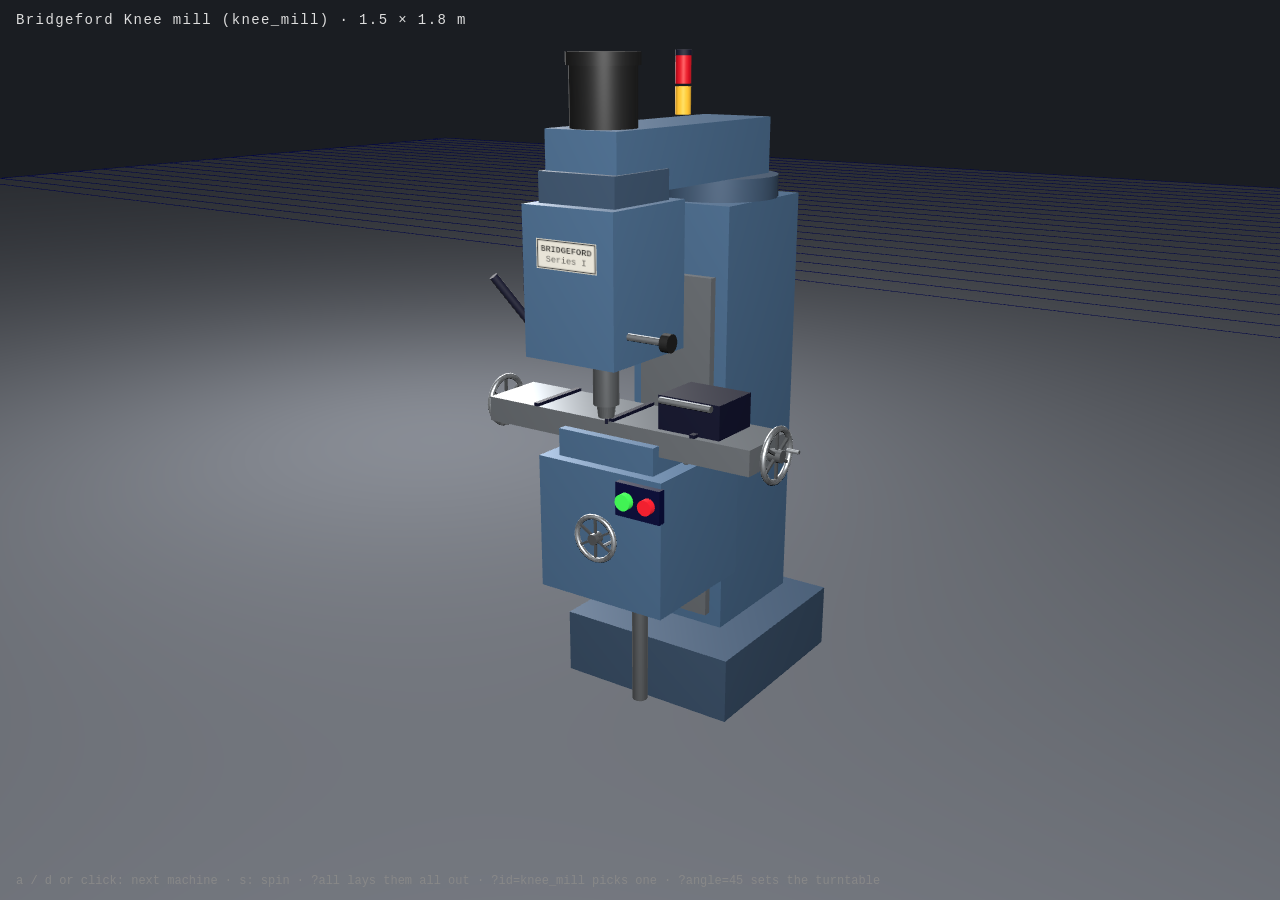
==== models.html @ 72af0430 "Rebuild machine models, soften sound, add distance falloff, redo placement Every machine is rebuilt " ====
<!DOCTYPE html>
<html lang="en">
<head>
<meta charset="utf-8">
<title>Shop Simulator — model check</title>
<style>html,body{margin:0;height:100%;background:#1a1d22;font-family:"Courier New",monospace;color:#ddd}canvas{display:block}#label{position:fixed;left:16px;top:12px;font-size:14px;letter-spacing:.1em}#help{position:fixed;left:16px;bottom:12px;font-size:12px;color:#888}</style>
</head>
<body>
<div id="label"></div>
<div id="help">a / d or click: next machine · s: spin · ?all lays them all out · ?id=knee_mill picks one · ?angle=45 sets the turntable</div>
<script type="module">
// Developer page: every machine on a turntable, so a model can be checked before it goes in the shop.
import * as T from './js/vendor/three.module.js';
import { MACHINES } from './js/catalog.js';
import { buildMachine } from './js/machines.js';
const params = new URLSearchParams(location.search);
const all = params.has('all');
let idx = Math.max(0, MACHINES.findIndex((m) => m.id === params.get('id')));
const renderer = new T.WebGLRenderer({ antialias: true }); renderer.setPixelRatio(Math.min(devicePixelRatio, 2)); renderer.setSize(innerWidth, innerHeight); document.body.appendChild(renderer.domElement);
const scene = new T.Scene(); scene.background = new T.Color(0x1a1d22);
const camera = new T.PerspectiveCamera(40, innerWidth / innerHeight, 0.05, 100);
scene.add(new T.HemisphereLight(0xdfe6f0, 0x3a3630, 0.8)); const p = new T.PointLight(0xffffff, 60, 0, 1.5); p.position.set(3, 4, 4); scene.add(p); const p2 = new T.PointLight(0xffffff, 30, 0, 1.5); p2.position.set(-3, 3, -2); scene.add(p2);
const floor = new T.Mesh(new T.PlaneGeometry(40, 40), new T.MeshStandardMaterial({ color: 0x55585e })); floor.rotation.x = -Math.PI / 2; scene.add(floor);
scene.add(new T.GridHelper(40, 80, 0x777, 0x444));
const groups = [];
if (all) {
  MACHINES.forEach((d, i) => { const g = buildMachine(T, d); g.position.x = (i - (MACHINES.length - 1) / 2) * 3; scene.add(g); groups.push(g); });
  camera.position.set(0, 5, 11); camera.lookAt(0, 0.8, 0);
  document.getElementById('label').textContent = MACHINES.map((d) => d.name).join('  ·  ');
} else {
  let g = null, spin = false, angle = (parseFloat(params.get('angle')) || 35) * Math.PI / 180;
  const show = () => { if (g) scene.remove(g); const d = MACHINES[idx]; g = buildMachine(T, d); scene.add(g); groups[0] = g; document.getElementById('label').textContent = `${d.brand} ${d.name} (${d.id}) · ${d.w} × ${d.d} m`; };
  show();
  camera.position.set(Math.sin(angle) * 4.2, 2.4, Math.cos(angle) * 4.2); camera.lookAt(0, 1.0, 0);
  addEventListener('keydown', (e) => { if (e.key === 'd') { idx = (idx + 1) % MACHINES.length; show(); } if (e.key === 'a') { idx = (idx + MACHINES.length - 1) % MACHINES.length; show(); } if (e.key === 's') spin = !spin; });
  addEventListener('click', () => { idx = (idx + 1) % MACHINES.length; show(); });
  let t = 0; (function frame() { requestAnimationFrame(frame); if (spin) { t += 0.01; camera.position.set(Math.sin(angle + t) * 4.2, 2.4, Math.cos(angle + t) * 4.2); camera.lookAt(0, 1.0, 0); } renderer.render(scene, camera); })();
}
if (all) (function frame() { requestAnimationFrame(frame); renderer.render(scene, camera); })();
</script>
</body>
</html>
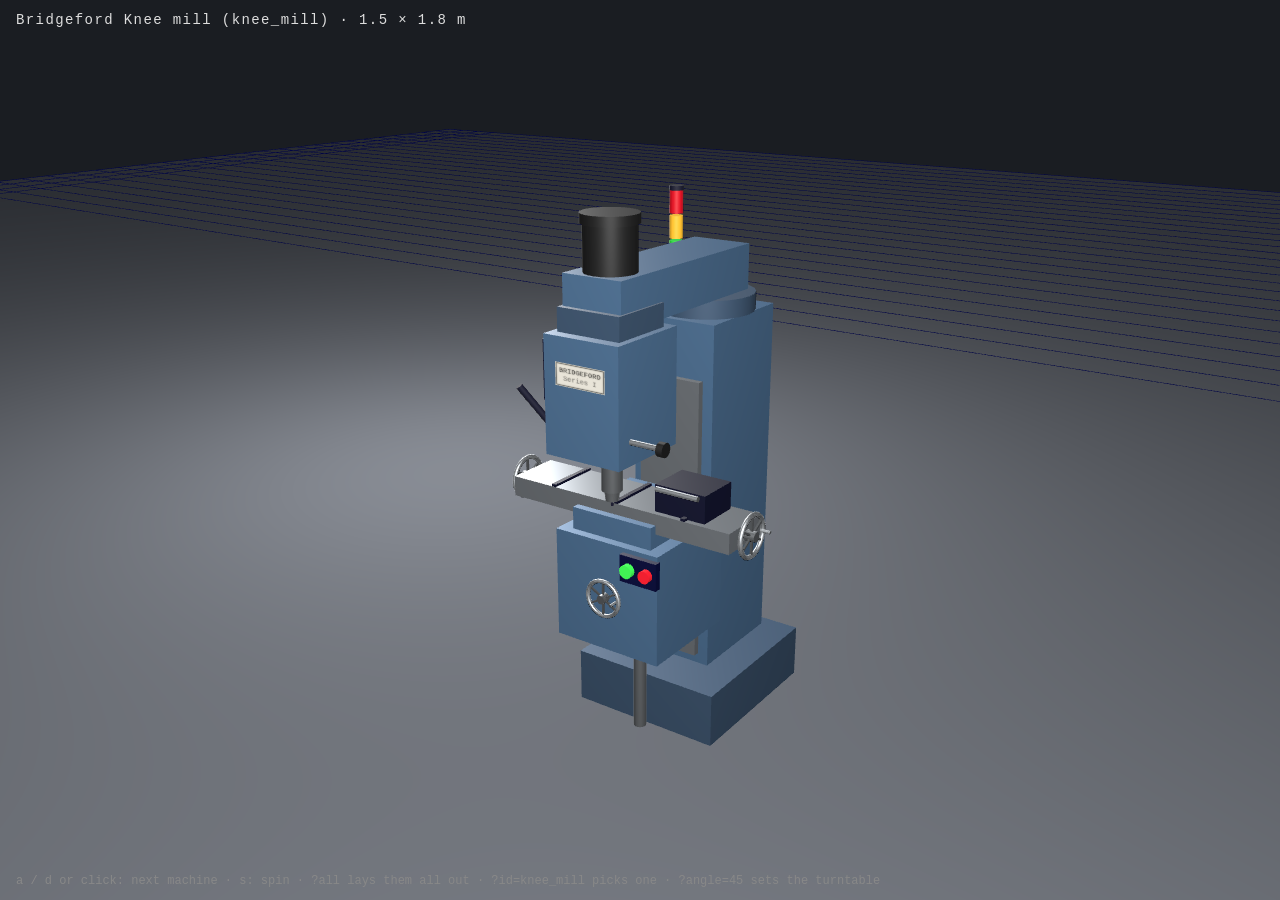
==== commit 8e474499: "Stage 1: CNC machines, upgrades, software, financing, lights-out, CNC contracts Adds a VMC, sinker E" ====
--- a/models.html
+++ b/models.html
@@ -13,8 +13,9 @@
 import * as T from './js/vendor/three.module.js';
 import { MACHINES } from './js/catalog.js';
 import { buildMachine } from './js/machines.js';
+import { buildPerson, randomLook, pose } from './js/person.js';
 const params = new URLSearchParams(location.search);
-const all = params.has('all');
+const all = params.has('all'); const person = params.has('person');
 let idx = Math.max(0, MACHINES.findIndex((m) => m.id === params.get('id')));
 const renderer = new T.WebGLRenderer({ antialias: true }); renderer.setPixelRatio(Math.min(devicePixelRatio, 2)); renderer.setSize(innerWidth, innerHeight); document.body.appendChild(renderer.domElement);
 const scene = new T.Scene(); scene.background = new T.Color(0x1a1d22);
@@ -23,7 +24,15 @@
 const floor = new T.Mesh(new T.PlaneGeometry(40, 40), new T.MeshStandardMaterial({ color: 0x55585e })); floor.rotation.x = -Math.PI / 2; scene.add(floor);
 scene.add(new T.GridHelper(40, 80, 0x777, 0x444));
 const groups = [];
-if (all) {
+if (person) {
+  // a row of random people, posed: idle, walk, work, sulk. ?seed=N for the same faces again.
+  let seed = parseInt(params.get('seed')) || 7; const rng = () => { seed = (seed * 1103515245 + 12345) & 0x7fffffff; return seed / 0x7fffffff; };
+  const modes = ['idle', 'walk', 'work', 'sulk', 'idle', 'walk'];
+  const folk = modes.map((mode, i) => { const g = buildPerson(T, randomLook(rng)); g.position.x = (i - 2.5) * 1.1; scene.add(g); return { g, mode }; });
+  camera.position.set(0, 1.6, 6.2); camera.lookAt(0, 0.95, 0);
+  document.getElementById('label').textContent = 'people: ' + modes.join(' · ');
+  let t = 0; (function frame() { requestAnimationFrame(frame); t += 1 / 60; for (const f of folk) pose(f.g, { mode: f.mode, t, walk: f.mode === 'walk' ? 1 : 0, morale: f.mode === 'sulk' ? 0.1 : 0.8 }); if (params.has('spin')) for (const f of folk) f.g.rotation.y += 0.01; renderer.render(scene, camera); })();
+} else if (all) {
   MACHINES.forEach((d, i) => { const g = buildMachine(T, d); g.position.x = (i - (MACHINES.length - 1) / 2) * 3; scene.add(g); groups.push(g); });
   camera.position.set(0, 5, 11); camera.lookAt(0, 0.8, 0);
   document.getElementById('label').textContent = MACHINES.map((d) => d.name).join('  ·  ');
@@ -31,7 +40,8 @@
   let g = null, spin = false, angle = (parseFloat(params.get('angle')) || 35) * Math.PI / 180;
   const show = () => { if (g) scene.remove(g); const d = MACHINES[idx]; g = buildMachine(T, d); scene.add(g); groups[0] = g; document.getElementById('label').textContent = `${d.brand} ${d.name} (${d.id}) · ${d.w} × ${d.d} m`; };
   show();
-  camera.position.set(Math.sin(angle) * 4.2, 2.4, Math.cos(angle) * 4.2); camera.lookAt(0, 1.0, 0);
+  const big = Math.max(MACHINES[idx].w, MACHINES[idx].d, MACHINES[idx].h || 2) / 1.8, dist = 4.2 * Math.max(1, big);
+  camera.position.set(Math.sin(angle) * dist, 1.4 + dist * 0.35, Math.cos(angle) * dist); camera.lookAt(0, 0.6 + 0.35 * (MACHINES[idx].h || 1.8), 0);
   addEventListener('keydown', (e) => { if (e.key === 'd') { idx = (idx + 1) % MACHINES.length; show(); } if (e.key === 'a') { idx = (idx + MACHINES.length - 1) % MACHINES.length; show(); } if (e.key === 's') spin = !spin; });
   addEventListener('click', () => { idx = (idx + 1) % MACHINES.length; show(); });
   let t = 0; (function frame() { requestAnimationFrame(frame); if (spin) { t += 0.01; camera.position.set(Math.sin(angle + t) * 4.2, 2.4, Math.cos(angle + t) * 4.2); camera.lookAt(0, 1.0, 0); } renderer.render(scene, camera); })();
